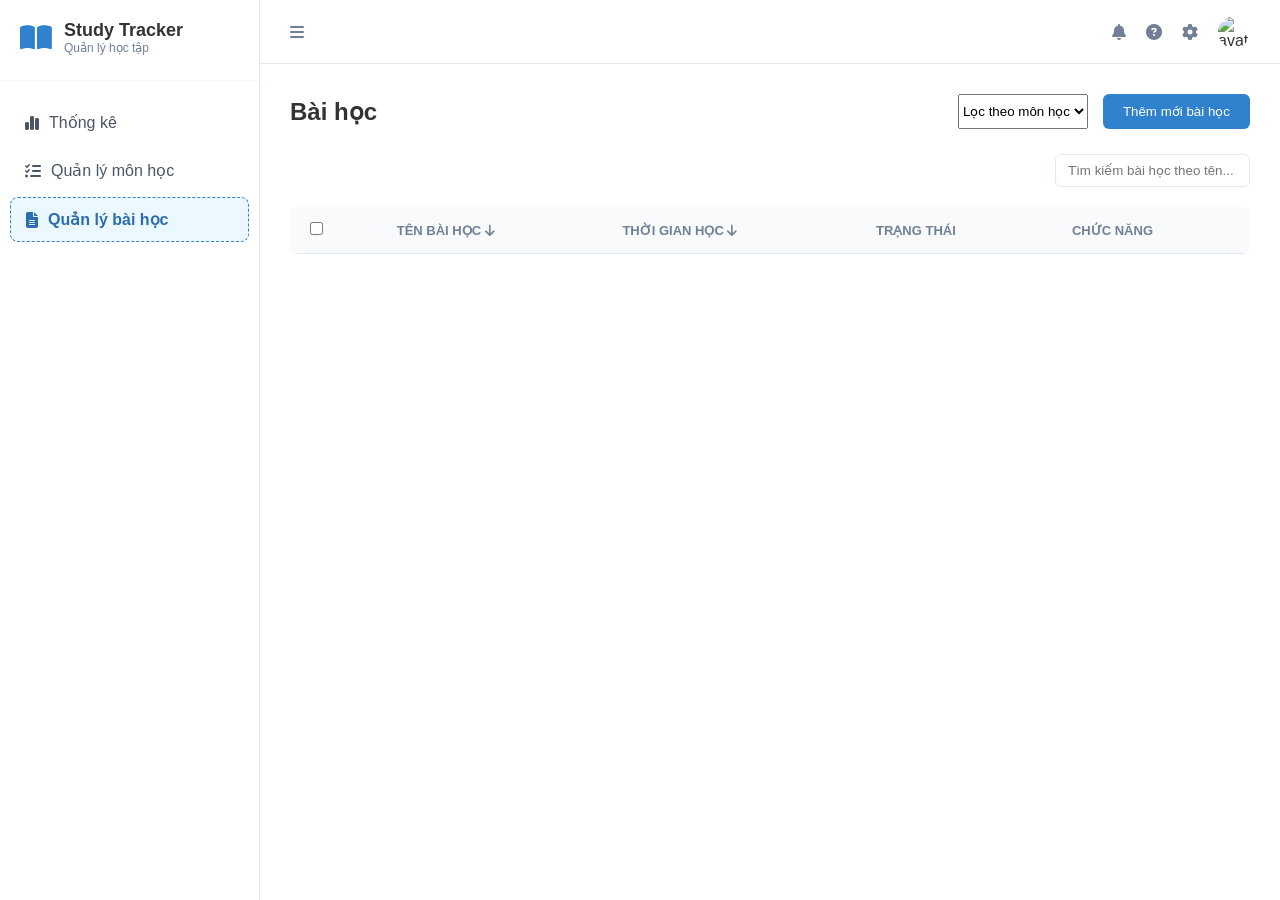
==== pages/category-manager.html @ 466e6294 "Add files via upload" ====
<!doctype html>
<html lang="vi">
  <head>
    <meta charset="UTF-8" />
    <title>Study Tracker - Quản lý bài học</title>
    <link
      rel="stylesheet"
      href="https://cdnjs.cloudflare.com/ajax/libs/font-awesome/6.4.0/css/all.min.css"
    />
    <link rel="stylesheet" href="../css/category-manager.css" />
  </head>
  <body>
    <aside class="sidebar">
      <div class="logo">
        <i class="fa-solid fa-book-open"></i>
        <div>
          <strong>Study Tracker</strong>
          <p>Quản lý học tập</p>
        </div>
      </div>
      <nav>
        <a href="#"><i class="fa-solid fa-chart-simple"></i> Thống kê</a>
        <a href="../pages/products-manager.html"
          ><i class="fa-solid fa-list-check"></i> Quản lý môn học</a
        >
        <a href="#" class="active"
          ><i class="fa-solid fa-file-lines"></i> Quản lý bài học</a
        >
      </nav>
    </aside>

    <main>
      <header>
        <i class="fa-solid fa-bars"></i>
        <div class="user">
          <i class="fa-solid fa-bell"></i>
          <i class="fa-solid fa-circle-question"></i>
          <i class="fa-solid fa-gear"></i>
          <img src="https://i.pravatar.cc/32" alt="avatar" />
        </div>
      </header>

      <section class="content">
        <div class="head">
          <h2>Bài học</h2>
          <div class="actions">
            <select id="filterSubject" onchange="render()">
              <option value="all">Lọc theo môn học</option>
              <option value="Lập trình C">Lập trình C</option>
              <option value="HTML/CSS">HTML/CSS</option>
            </select>
            <button class="btn-add" onclick="openModal('add')">
              Thêm mới bài học
            </button>
          </div>
        </div>

        <div class="search">
          <input
            type="text"
            id="search"
            placeholder="Tìm kiếm bài học theo tên..."
            oninput="render()"
          />
        </div>

        <table>
          <thead>
            <tr>
              <th><input type="checkbox" /></th>
              <th>Tên bài học <i class="fa-solid fa-arrow-down"></i></th>
              <th>Thời gian học <i class="fa-solid fa-arrow-down"></i></th>
              <th>Trạng thái</th>
              <th>Chức năng</th>
            </tr>
          </thead>
          <tbody id="list"></tbody>
        </table>
      </section>
    </main>

    <div id="lessonModal" class="modal-overlay">
      <div class="modal-box">
        <div class="modal-header">
          <h3 id="modalTitle">Thêm mới bài học</h3>
          <span class="close" onclick="closeModal()">&times;</span>
        </div>
        <div class="modal-body">
          <div class="form-group">
            <label>Tên bài học</label>
            <input
              type="text"
              id="lessonName"
              placeholder="Session 10 - Cấu trúc điều khiển"
            />
            <small class="error" id="nameError"></small>
          </div>
          <div class="form-group">
            <label>Tên môn học</label>
            <select id="lessonSubject">
              <option value="">Chọn môn học</option>
              <option value="Lập trình C">Lập trình C cơ bản</option>
              <option value="HTML/CSS">HTML/CSS chuyên sâu</option>
            </select>
            <small class="error" id="subjectError"></small>
          </div>
          <div class="form-group">
            <label>Thời gian học</label>
            <input type="number" id="lessonTime" placeholder="45" />
            <small class="error" id="timeError"></small>
          </div>
        </div>
        <div class="modal-footer">
          <button class="btn-hide" onclick="closeModal()">Hủy</button>
          <button class="btn-confirm" id="btnSave" onclick="save()">
            Thêm
          </button>
        </div>
      </div>
    </div>

    <script src="../js/category-manager.js"></script>
  </body>
</html>
---- css/category-manager.css ----
* {
    margin: 0;
    padding: 0;
    box-sizing: border-box;
    font-family: 'Segoe UI', Arial, sans-serif;
}

body {
    display: flex;
    height: 100vh;
    color: #333;
}


.sidebar {
    width: 260px;
    background-color: white;
    border-right: 1px solid #e2e8f0;
    padding: 20px 0;
}

.logo {
    display: flex;
    align-items: center;
    gap: 12px;
    padding: 0 20px 25px 20px;
    border-bottom: 1px solid #f1f5f9;
}

.logo i {
    font-size: 28px;
    color: #3182ce;
}

.logo strong {
    display: block;
    font-size: 18px;
}

.logo p {
    font-size: 12px;
    color: #718096;
}


nav {
    padding: 20px 10px;
}

nav a {
    display: flex;
    align-items: center;
    gap: 10px;
    padding: 12px 15px;
    text-decoration: none;
    color: #4a5568;
    border-radius: 8px;
    margin-bottom: 5px;
    transition: 0.3s;
}

nav a:hover {
    background-color: #f1f5f9;
}

nav a.active {
    background-color: #ebf8ff;
    color: #2b6cb0;
    font-weight: 600;
    border: 1px dashed #3182ce;
}

main {
    flex: 1;
    display: flex;
    flex-direction: column;
    overflow-y: auto;
}

header {
    height: 64px;
    background-color: white;
    display: flex;
    justify-content: space-between;
    align-items: center;
    padding: 0 30px;
    border-bottom: 1px solid #e2e8f0;
}

header i {
    color: #718096;
    cursor: pointer;
}

.user {
    display: flex;
    align-items: center;
    gap: 20px;
}

.user img {
    width: 32px;
    height: 32px;
    border-radius: 50%;
    object-fit: cover;
}

.content {
    padding: 30px;
}

.head {
    display: flex;
    justify-content: space-between;
    align-items: center;
    margin-bottom: 25px;
}

.head h2 {
    font-size: 24px;
}

.actions {
    display: flex;
    gap: 15px;
}

#filter, #search {
    padding: 8px 12px;
    border: 1px solid #e2e8f0;
    border-radius: 6px;
    outline: none;
    color: #4a5568;
}

/* #search {
    width: 300px;
} */

.search {
    display: flex;
    justify-content: flex-end; 
    margin-bottom: 20px;
}

.list{
    size: 14px;
}

.btn-add {
    background-color: #3182ce;
    color: white;
    border: none;
    padding: 10px 20px;
    border-radius: 6px;
    font-weight: 500;
    cursor: pointer;
}

.btn-add:hover {
    background-color: #2b6cb0;
}

table {
    width: 100%;
    background-color: white;
    border-collapse: collapse;
    border-radius: 8px;
    overflow: hidden;
    box-shadow: 0 1px 3px rgb(255, 255, 255);
}

th {
    background-color: #f8fafc;
    color: #718096;
    font-weight: 600;
    font-size: 13px;
    text-transform: uppercase;
    padding: 15px 20px;
    text-align: left;
    border-bottom: 1px solid #e2e8f0;
    
}

td {
    padding: 15px 20px;
    border-bottom: 1px solid #f1f5f9;
    font-size: 14px;
}

.status {
    padding: 5px 12px;
    border-radius: 20px;
    font-size: 12px;
    font-weight: 500;
    display: inline-block;
}

.active-st {
    background-color: #e6fffa;
    color: #38a169;
}

.inactive-st {
    background-color: #fff5f5;
    color: #e53e3e;
}

.btn-del { color: #e53e3e; margin-right: 15px; cursor: pointer; }
.btn-edit { color: #d69e2e; cursor: pointer; }

.pagination {
    display: flex;
    justify-content: center;
    gap: 8px;
    margin-top: 50px;
}

.pagination button {
    width: 35px;
    height: 35px;
    border: 1px solid #e2e8f0;
    background-color: white;
    color: #4a5568;
    border-radius: 4px;
    cursor: pointer;
    transition: 0.2s;
}

.pagination button:hover {
    background-color: #edf2f7;
}

.pagination button.active {
    background-color: #3182ce;
    color: white;
    border-color: #3182ce;
}



.modal-overlay {
    position: fixed; top: 0; left: 0; width: 100%; height: 100%;
    background: rgba(0,0,0,0.4); display: none; align-items: center; justify-content: center;
}

.modal-box {
    background: white; width: 450px; border-radius: 8px; padding: 20px;
}

.modal-header {
    display: flex; justify-content: space-between; border-bottom: 1px solid #eee; padding-bottom: 10px;
}

.modal-body { padding: 20px 0; }

.form-group { margin-bottom: 15px; }

.form-group label { display: block; font-size: 13px; font-weight: 600; margin-bottom: 5px; }

.form-group input, .form-group select {
    width: 100%; padding: 10px; border: 1px solid #ddd; border-radius: 4px;
}

/* Style cho lỗi đỏ */
.form-group input.invalid, .form-group select.invalid { border-color: #e53e3e; }

.error { color: #e53e3e; font-size: 11px; margin-top: 4px; display: block; height: 12px; }

.modal-footer { display: flex; justify-content: flex-end; gap: 10px; }

.btn-hide { border: 1px solid #ddd; background: white; padding: 8px 15px; border-radius: 4px; cursor: pointer; }

.btn-confirm { background: #3182ce; color: white; border: none; padding: 8px 20px; border-radius: 4px; cursor: pointer; }

/* Trạng thái theo ảnh */
.status-done { color: #38a169; font-weight: 500; }
.status-wait { color: #e53e3e; font-weight: 500; }
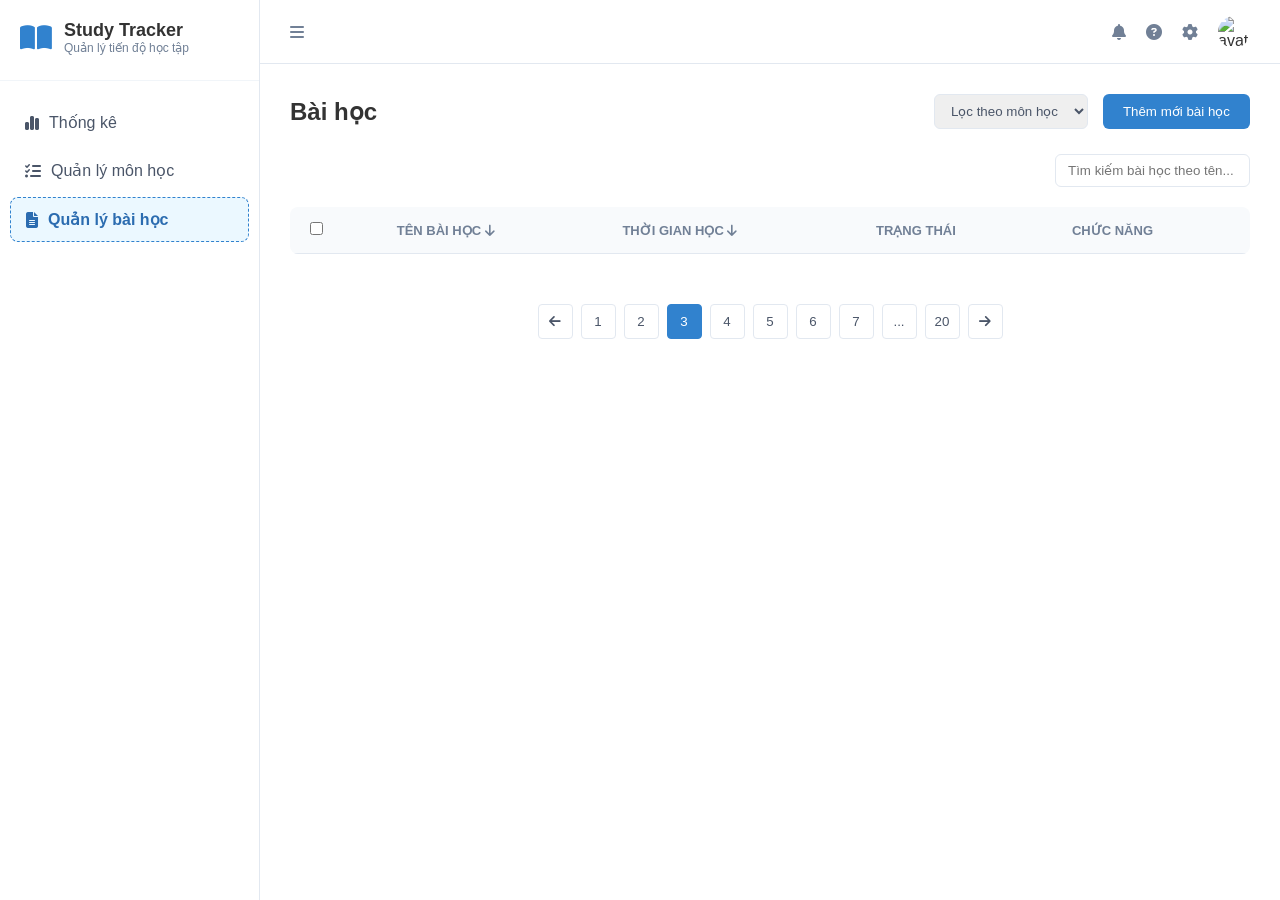
==== commit 238edeff: "Add files via upload" ====
--- a/pages/category-manager.html
+++ b/pages/category-manager.html
@@ -15,7 +15,7 @@
         <i class="fa-solid fa-book-open"></i>
         <div>
           <strong>Study Tracker</strong>
-          <p>Quản lý học tập</p>
+          <p>Quản lý tiến độ học tập</p>
         </div>
       </div>
       <nav>
@@ -36,7 +36,10 @@
           <i class="fa-solid fa-bell"></i>
           <i class="fa-solid fa-circle-question"></i>
           <i class="fa-solid fa-gear"></i>
-          <img src="https://i.pravatar.cc/32" alt="avatar" />
+          <img
+            src="https://encrypted-tbn0.gstatic.com/images?q=tbn:ANd9GcQ4jWHMUO1vdZ83keVYMgqX7jvV17VlWEJkxg&s"
+            alt="avatar"
+          />
         </div>
       </header>
 
@@ -76,6 +79,20 @@
           </thead>
           <tbody id="list"></tbody>
         </table>
+
+        <div class="pagination">
+          <button><i class="fa-solid fa-arrow-left"></i></button>
+          <button>1</button>
+          <button>2</button>
+          <button class="active">3</button>
+          <button>4</button>
+          <button>5</button>
+          <button>6</button>
+          <button>7</button>
+          <button>...</button>
+          <button>20</button>
+          <button><i class="fa-solid fa-arrow-right"></i></button>
+        </div>
       </section>
     </main>
 
--- a/css/category-manager.css
+++ b/css/category-manager.css
@@ -125,13 +125,14 @@
     gap: 15px;
 }
 
-#filter, #search {
+#filterSubject, #search {
     padding: 8px 12px;
     border: 1px solid #e2e8f0;
     border-radius: 6px;
     outline: none;
     color: #4a5568;
 }
+
 
 /* #search {
     width: 300px;
